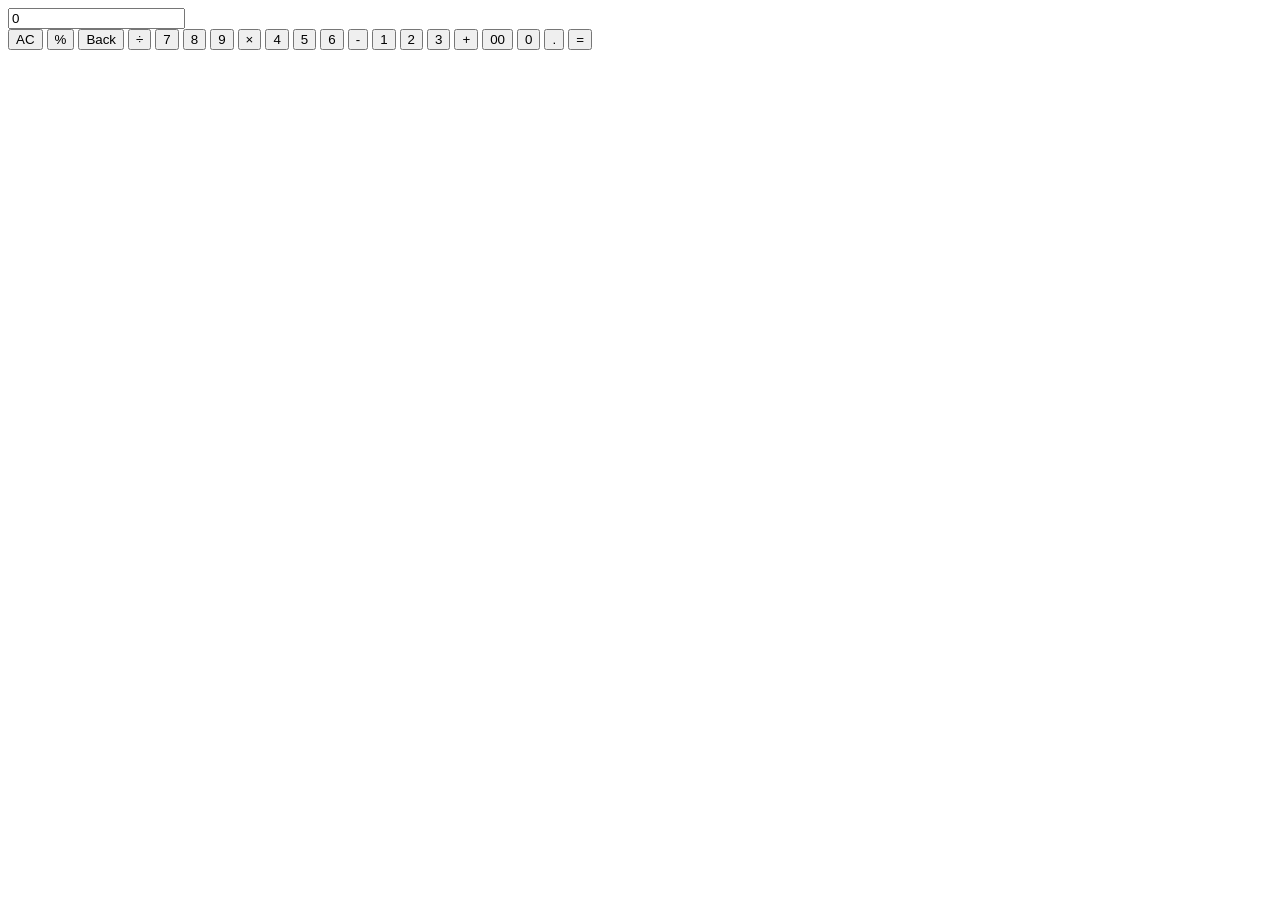
==== index.html @ 6fe92c66 "modifications" ====
<!DOCTYPE html>
<html lang="en">

<head>
 <meta charset="UTF-8">
 <meta name="viewport" content="width=device-width, initial-scale=1.0">
 <title>Calculator</title>
 <link rel="stylesheet" href="sagotyle.css">

</head>

<body>
 <div class="calculator">
  <section class="display_section">
   <input type="text" id="display" value="0" readonly>
  </section>
  <section class="button_section">
   <button class="clear">AC</button>
   <button class="operator percentage">%</button>
   <button class="backspace">Back</button>
   <button class="operator">÷</button>

   <button>7</button>
   <button>8</button>
   <button>9</button>
   <button class="operator">×</button>

   <button>4</button>
   <button>5</button>
   <button>6</button>
   <button class="operator">-</button>

   <button>1</button>
   <button>2</button>
   <button>3</button>
   <button class="operator">+</button>

   <button>00</button>
   <button>0</button>
   <button>.</button>
   <button class="result">=</button>
  </section>
 </div>
 <script src="script.js"></script>
</body>

</html>
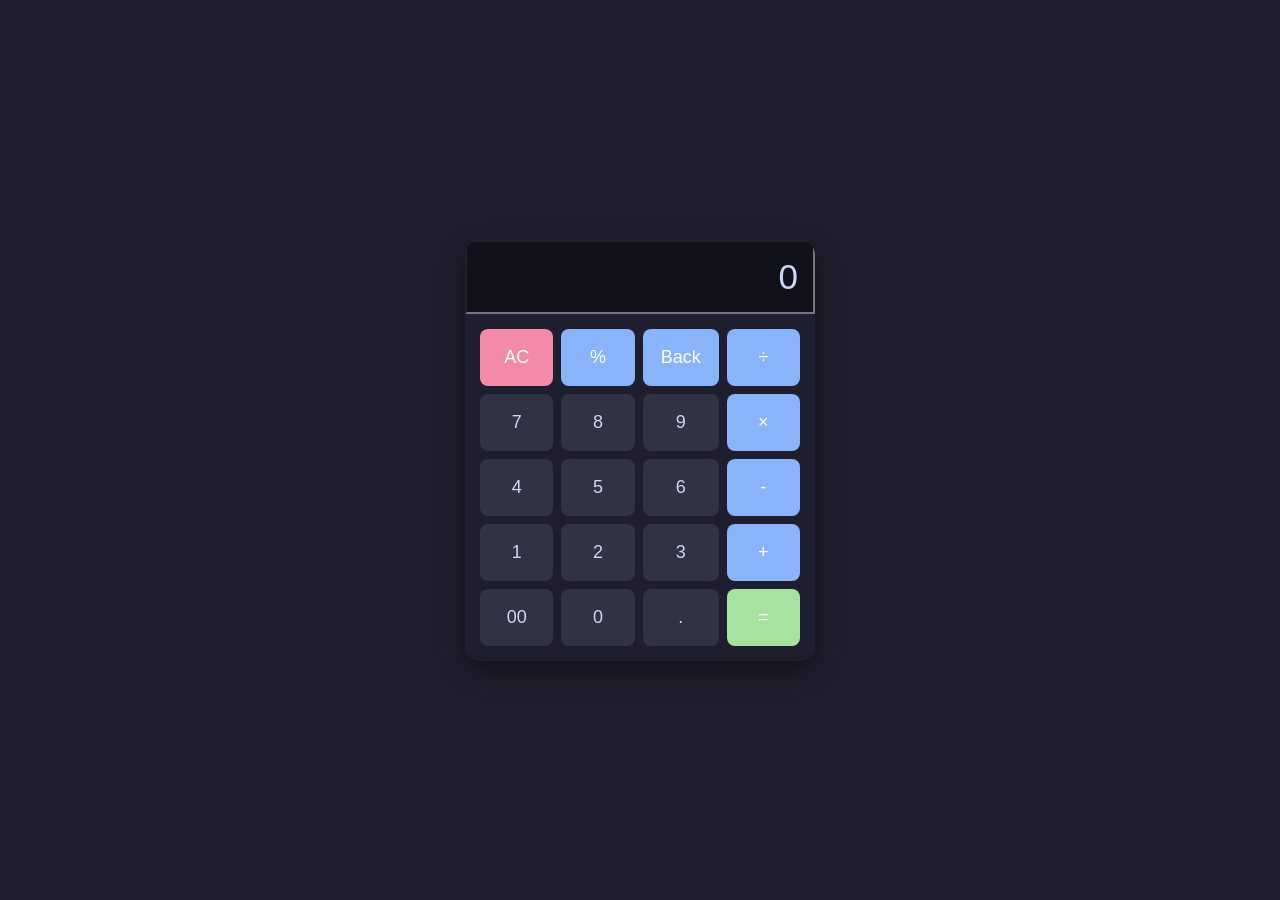
==== commit 32d26a4a: "Update index.html" ====
--- a/index.html
+++ b/index.html
@@ -5,7 +5,7 @@
  <meta charset="UTF-8">
  <meta name="viewport" content="width=device-width, initial-scale=1.0">
  <title>Calculator</title>
- <link rel="stylesheet" href="sagotyle.css">
+ <link rel="stylesheet" href="style.css">
 
 </head>
 
@@ -44,4 +44,4 @@
  <script src="script.js"></script>
 </body>
 
-</html>+</html>
--- a/style.css
+++ b/style.css
@@ -0,0 +1,102 @@
+* {
+ box-sizing: border-box;
+}
+
+.calculator {
+ max-width: 350px;
+ width: 90%;
+ background-color: #1E1E2E;
+ border-radius: 15px;
+ overflow: hidden;
+ box-shadow: 0 10px 30px rgba(0, 0, 0, 0.4);
+}
+
+body {
+ background-color: #1E1E2E;
+ min-height: 100vh;
+ margin: 0;
+ padding: 15px;
+ display: flex;
+ justify-content: center;
+ align-items: center;
+
+ font-family: Arial, sans-serif;
+}
+
+.display_section input {
+ width: 100%;
+ box-sizing: border-box;
+ background-color: #11111B;
+ color: #CDD6F4;
+ font-size: clamp(24px, 8vw, 35px);
+ text-align: right;
+ padding: 15px;
+}
+
+
+.button_section {
+ display: grid;
+ justify-content: center;
+ grid-template-columns: repeat(4, 1fr);
+ gap: 8px;
+ padding: 15px;
+ background-color: #1E1E2E;
+}
+
+button {
+ background-color: #313244;
+ color: #CDD6F4;
+
+ border: none;
+ border-radius: 8px;
+
+ padding: 18px;
+ font-size: 18px;
+
+ cursor: pointer;
+
+ transition: 0.2s;
+}
+
+button:hover {
+ background-color: #171720;
+ color: white;
+}
+
+
+button:active {
+ color: white;
+ transform: scale(0.95);
+}
+
+.result {
+ background-color: #A6E3A1;
+ color: white;
+}
+
+.result:hover {
+ background-color: #8FD18F;
+}
+
+.clear {
+ background-color: #F38BA8;
+ color: white;
+}
+
+.clear:hover {
+ background-color: #E76F8A;
+}
+
+.operator {
+ background-color: #89B4FA;
+ color: white;
+}
+
+.operator:hover {
+ background-color: #020914;
+}
+
+.backspace {
+ background-color: #89B4FA;
+ color: white;
+}
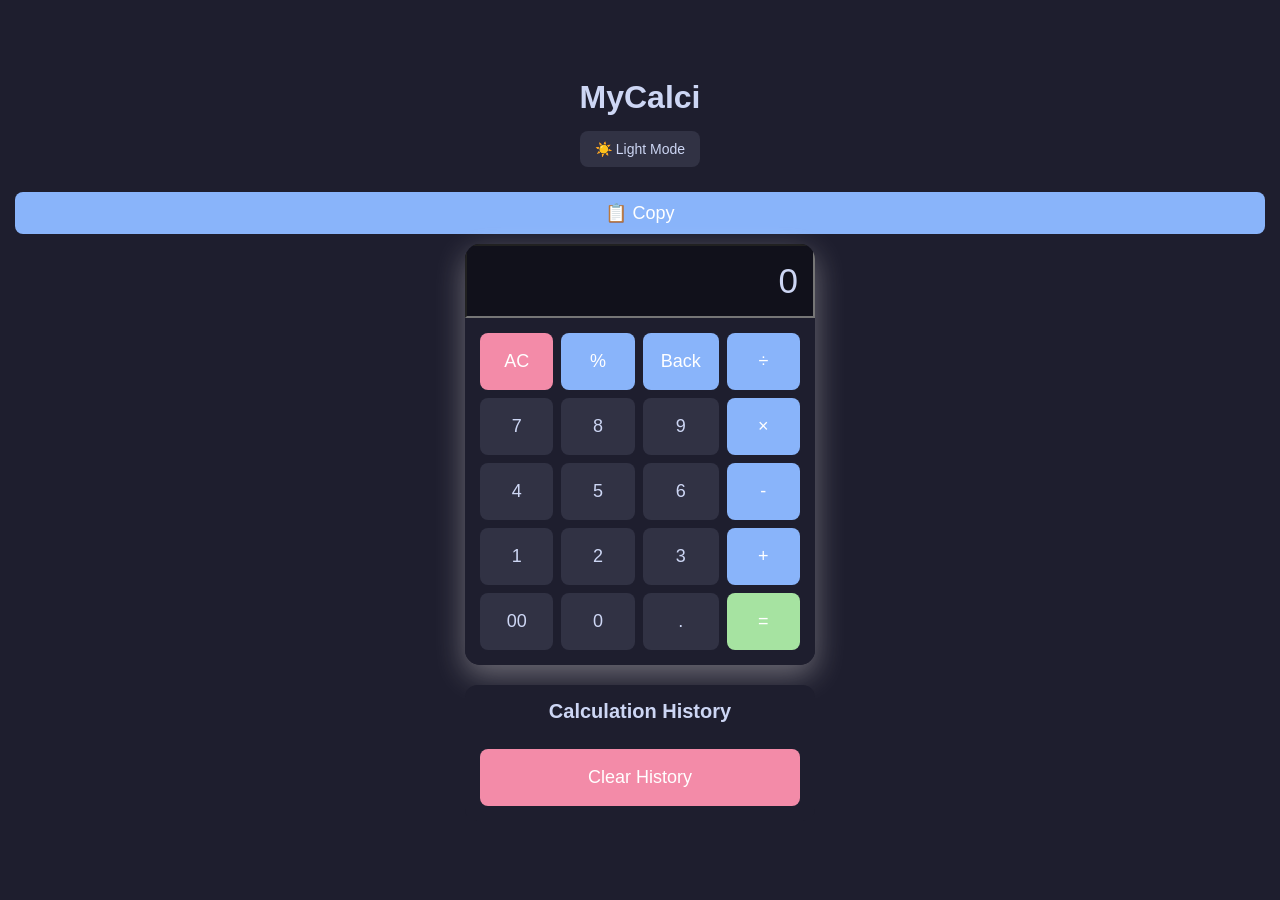
==== commit ae2fb4fa: "added new features" ====
--- a/index.html
+++ b/index.html
@@ -4,13 +4,15 @@
 <head>
  <meta charset="UTF-8">
  <meta name="viewport" content="width=device-width, initial-scale=1.0">
- <title>Calculator</title>
+ <title>MyCalci</title>
  <link rel="stylesheet" href="style.css">
 
 </head>
 
 <body>
+ <h1 class="calculator_title">MyCalci</h1> <button id="themeButton">☀️ Light Mode</button> <button id="copyResult">📋 Copy</button>
  <div class="calculator">
+
   <section class="display_section">
    <input type="text" id="display" value="0" readonly>
   </section>
@@ -41,7 +43,12 @@
    <button class="result">=</button>
   </section>
  </div>
+ <div class="history">
+  <h2>Calculation History</h2>
+  <div id="historyList"></div>
+  <button id="clearHistory">Clear History</button>
+ </div>
  <script src="script.js"></script>
 </body>
 
-</html>
+</html>
--- a/style.css
+++ b/style.css
@@ -1,6 +1,26 @@
 * {
  box-sizing: border-box;
 }
+
+.calculator_title {
+ color: #CDD6F4;
+ text-align: center;
+ font-size: 32px;
+ margin: 0 0 15px 0;
+ font-weight: bold;
+
+}
+
+
+#themeButton {
+ padding: 10px 15px;
+ border: none;
+ border-radius: 8px;
+ cursor: pointer;
+ margin-bottom: 15px;
+ font-size: 14px;
+}
+
 
 .calculator {
  max-width: 350px;
@@ -8,7 +28,7 @@
  background-color: #1E1E2E;
  border-radius: 15px;
  overflow: hidden;
- box-shadow: 0 10px 30px rgba(0, 0, 0, 0.4);
+ box-shadow: 0 10px 30px rgba(229, 226, 226, 0.4);
 }
 
 body {
@@ -17,9 +37,9 @@
  margin: 0;
  padding: 15px;
  display: flex;
+ flex-direction: column;
  justify-content: center;
  align-items: center;
-
  font-family: Arial, sans-serif;
 }
 
@@ -99,4 +119,145 @@
 .backspace {
  background-color: #89B4FA;
  color: white;
+}
+
+
+/* Copy Result Button */
+
+#copyResult {
+ width: 100%;
+ margin: 10px 0;
+ padding: 10px;
+ background-color: #89B4FA;
+ color: white;
+ border: none;
+ border-radius: 8px;
+ cursor: pointer;
+}
+
+#copyResult:hover {
+ background-color: #6F9EE8;
+}
+
+/* =========================
+   CALCULATION HISTORY
+   ========================= */
+
+.history {
+ width: 350px;
+ margin-top: 20px;
+ padding: 15px;
+ background-color: #1E1E2E;
+ color: #CDD6F4;
+ border-radius: 12px;
+}
+
+.history h2 {
+ margin-top: 0;
+ text-align: center;
+ font-size: 20px;
+}
+
+#historyList {
+ max-height: 150px;
+ overflow-y: auto;
+}
+
+.history-item {
+ padding: 8px;
+ margin-bottom: 5px;
+ background-color: #313244;
+ border-radius: 6px;
+}
+
+#clearHistory {
+ width: 100%;
+ margin-top: 10px;
+ background-color: #F38BA8;
+ color: white;
+}
+
+/* Light Theme */
+
+body.light-theme .history {
+ background-color: white;
+ color: #222;
+ box-shadow: 0 5px 15px rgba(0, 0, 0, 0.1);
+}
+
+body.light-theme .history-item {
+ background-color: #eeeeee;
+ color: #222;
+}
+
+/* =========================
+   LIGHT THEME
+   ========================= */
+
+body.light-theme {
+ background-color: #f2f2f2;
+}
+
+/* Calculator box */
+body.light-theme .calculator {
+ background-color: white;
+ box-shadow: 0 10px 30px rgba(0, 0, 0, 0.15);
+}
+
+/* Title */
+body.light-theme .calculator_title {
+ color: #333333;
+}
+
+/* Display */
+body.light-theme .display_section input {
+ background-color: #ffffff;
+ color: #222222;
+ border: 1px solid #cccccc;
+}
+
+/* Button section */
+body.light-theme .button_section {
+ background-color: #ffffff;
+}
+
+/* Normal buttons */
+body.light-theme button {
+ background-color: #efdada;
+ color: #222222;
+}
+
+/* Normal button hover */
+body.light-theme button:hover {
+ background-color: #dddddd;
+ color: #111111;
+}
+
+/* Operator buttons */
+body.light-theme button.operator {
+ background-color: #89B4FA;
+ color: white;
+}
+
+/* Operator hover */
+body.light-theme button.operator:hover {
+ background-color: #6f9ee8;
+}
+
+/* Clear button */
+body.light-theme button.clear {
+ background-color: #F38BA8;
+ color: white;
+}
+
+/* Result button */
+body.light-theme button.result {
+ background-color: #A6E3A1;
+ color: white;
+}
+
+/* Backspace */
+body.light-theme button.backspace {
+ background-color: #89B4FA;
+ color: white;
 }
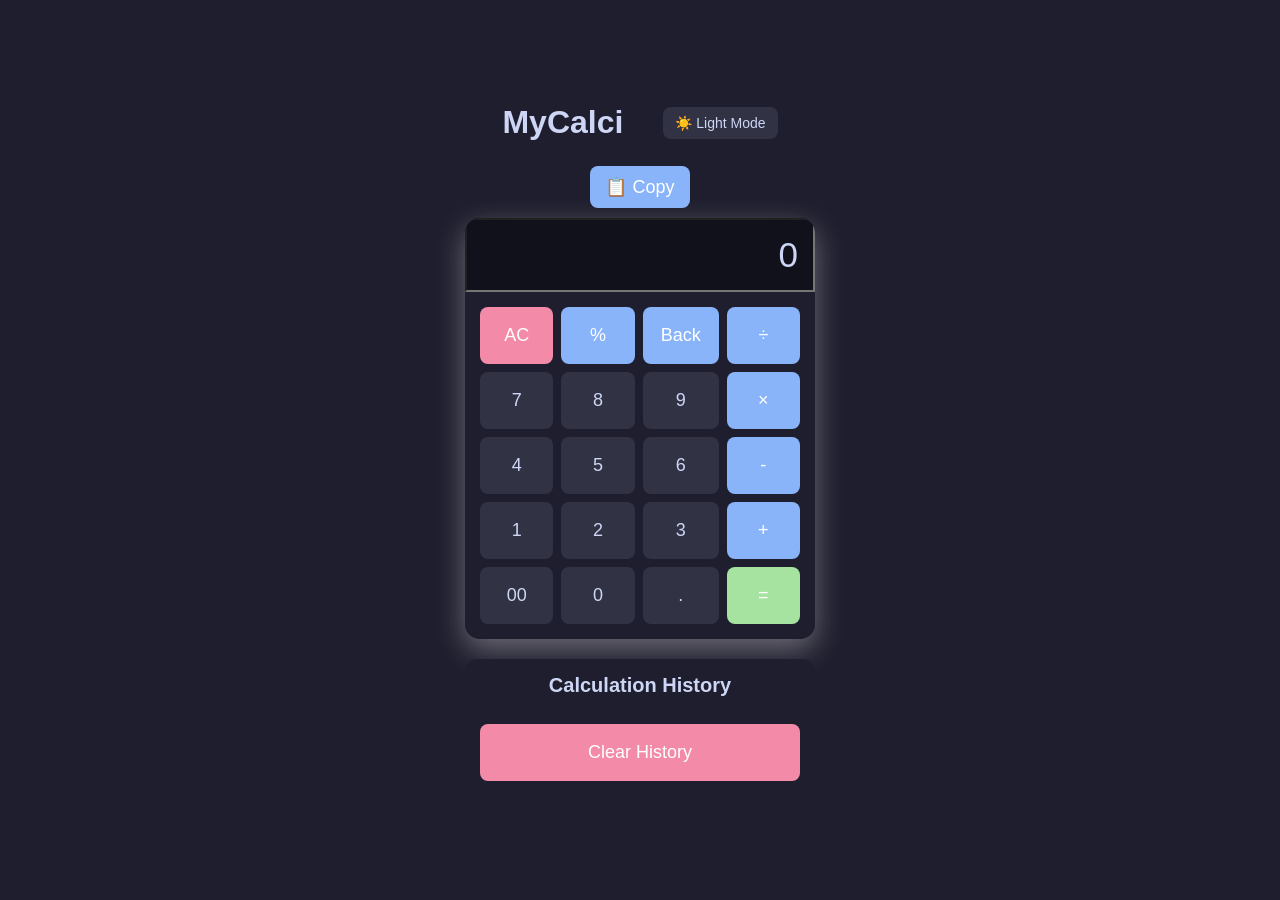
==== commit 0894e346: "added new features" ====
--- a/index.html
+++ b/index.html
@@ -10,7 +10,10 @@
 </head>
 
 <body>
- <h1 class="calculator_title">MyCalci</h1> <button id="themeButton">☀️ Light Mode</button> <button id="copyResult">📋 Copy</button>
+ <div class="title_section">
+  <h1 class="calculator_title">MyCalci</h1> <button id="themeButton">☀️ Light Mode</button>
+ </div>
+ <button id="copyResult">📋 Copy</button>
  <div class="calculator">
 
   <section class="display_section">
--- a/style.css
+++ b/style.css
@@ -2,22 +2,29 @@
  box-sizing: border-box;
 }
 
+.title_section {
+ display: flex;
+ align-items: center;
+ justify-content: center;
+ gap: 40px;
+ margin-bottom: 15px;
+}
+
 .calculator_title {
  color: #CDD6F4;
  text-align: center;
  font-size: 32px;
- margin: 0 0 15px 0;
+ margin: 0;
  font-weight: bold;
 
 }
 
 
 #themeButton {
- padding: 10px 15px;
+ padding: 8px 12px;
  border: none;
  border-radius: 8px;
  cursor: pointer;
- margin-bottom: 15px;
  font-size: 14px;
 }
 
@@ -125,14 +132,17 @@
 /* Copy Result Button */
 
 #copyResult {
- width: 100%;
- margin: 10px 0;
+ width: 100px;
+ min-width: 100px;
+ max-width: 100px;
+ margin: 10px auto;
  padding: 10px;
  background-color: #89B4FA;
  color: white;
  border: none;
  border-radius: 8px;
  cursor: pointer;
+ display: block;
 }
 
 #copyResult:hover {
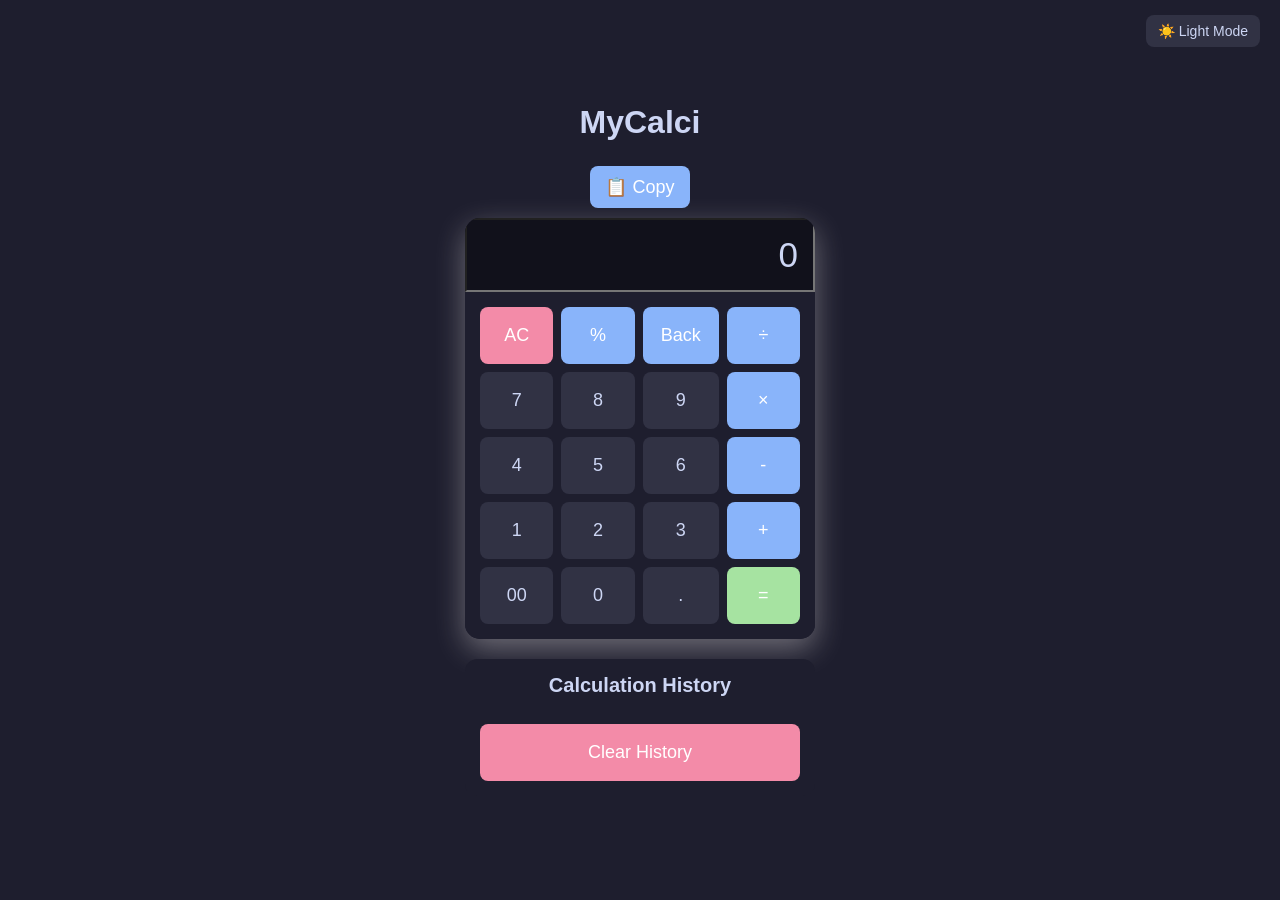
==== commit e275a86b: "added new changes" ====
--- a/index.html
+++ b/index.html
@@ -10,10 +10,11 @@
 </head>
 
 <body>
- <div class="title_section">
-  <h1 class="calculator_title">MyCalci</h1> <button id="themeButton">☀️ Light Mode</button>
- </div>
+
+ <h1 class="calculator_title">MyCalci</h1>
+ <button id="themeButton">☀️ Light Mode</button>
  <button id="copyResult">📋 Copy</button>
+
  <div class="calculator">
 
   <section class="display_section">
--- a/style.css
+++ b/style.css
@@ -1,152 +1,149 @@
 * {
- box-sizing: border-box;
-}
-
-.title_section {
- display: flex;
- align-items: center;
- justify-content: center;
- gap: 40px;
- margin-bottom: 15px;
-}
+   box-sizing: border-box;
+}
+
+
 
 .calculator_title {
- color: #CDD6F4;
- text-align: center;
- font-size: 32px;
- margin: 0;
- font-weight: bold;
-
+   color: #CDD6F4;
+   text-align: center;
+   font-size: 32px;
+   margin: 0 0 15px 0;
+   font-weight: bold;
 }
 
 
 #themeButton {
- padding: 8px 12px;
- border: none;
- border-radius: 8px;
- cursor: pointer;
- font-size: 14px;
+   position: absolute;
+   top: 15px;
+   right: 20px;
+   padding: 8px 12px;
+   border: none;
+   border-radius: 8px;
+   cursor: pointer;
+   font-size: 14px;
+
 }
 
 
 .calculator {
- max-width: 350px;
- width: 90%;
- background-color: #1E1E2E;
- border-radius: 15px;
- overflow: hidden;
- box-shadow: 0 10px 30px rgba(229, 226, 226, 0.4);
+   max-width: 350px;
+   width: 90%;
+   background-color: #1E1E2E;
+   border-radius: 15px;
+   overflow: hidden;
+   box-shadow: 0 10px 30px rgba(229, 226, 226, 0.4);
 }
 
 body {
- background-color: #1E1E2E;
- min-height: 100vh;
- margin: 0;
- padding: 15px;
- display: flex;
- flex-direction: column;
- justify-content: center;
- align-items: center;
- font-family: Arial, sans-serif;
+   background-color: #1E1E2E;
+   min-height: 100vh;
+   margin: 0;
+   padding: 15px;
+   display: flex;
+   flex-direction: column;
+   justify-content: center;
+   align-items: center;
+   font-family: Arial, sans-serif;
 }
 
 .display_section input {
- width: 100%;
- box-sizing: border-box;
- background-color: #11111B;
- color: #CDD6F4;
- font-size: clamp(24px, 8vw, 35px);
- text-align: right;
- padding: 15px;
+   width: 100%;
+   box-sizing: border-box;
+   background-color: #11111B;
+   color: #CDD6F4;
+   font-size: clamp(24px, 8vw, 35px);
+   text-align: right;
+   padding: 15px;
 }
 
 
 .button_section {
- display: grid;
- justify-content: center;
- grid-template-columns: repeat(4, 1fr);
- gap: 8px;
- padding: 15px;
- background-color: #1E1E2E;
+   display: grid;
+   justify-content: center;
+   grid-template-columns: repeat(4, 1fr);
+   gap: 8px;
+   padding: 15px;
+   background-color: #1E1E2E;
 }
 
 button {
- background-color: #313244;
- color: #CDD6F4;
-
- border: none;
- border-radius: 8px;
-
- padding: 18px;
- font-size: 18px;
-
- cursor: pointer;
-
- transition: 0.2s;
+   background-color: #313244;
+   color: #CDD6F4;
+
+   border: none;
+   border-radius: 8px;
+
+   padding: 18px;
+   font-size: 18px;
+
+   cursor: pointer;
+
+   transition: 0.2s;
 }
 
 button:hover {
- background-color: #171720;
- color: white;
+   background-color: #171720;
+   color: white;
 }
 
 
 button:active {
- color: white;
- transform: scale(0.95);
+   color: white;
+   transform: scale(0.95);
 }
 
 .result {
- background-color: #A6E3A1;
- color: white;
+   background-color: #A6E3A1;
+   color: white;
 }
 
 .result:hover {
- background-color: #8FD18F;
+   background-color: #8FD18F;
 }
 
 .clear {
- background-color: #F38BA8;
- color: white;
+   background-color: #F38BA8;
+   color: white;
 }
 
 .clear:hover {
- background-color: #E76F8A;
+   background-color: #E76F8A;
 }
 
 .operator {
- background-color: #89B4FA;
- color: white;
+   background-color: #89B4FA;
+   color: white;
 }
 
 .operator:hover {
- background-color: #020914;
+   background-color: #020914;
 }
 
 .backspace {
- background-color: #89B4FA;
- color: white;
+   background-color: #89B4FA;
+   color: white;
 }
 
 
 /* Copy Result Button */
 
 #copyResult {
- width: 100px;
- min-width: 100px;
- max-width: 100px;
- margin: 10px auto;
- padding: 10px;
- background-color: #89B4FA;
- color: white;
- border: none;
- border-radius: 8px;
- cursor: pointer;
- display: block;
+   width: 100px;
+   min-width: 100px;
+   max-width: 100px;
+   margin: 10px auto;
+   padding: 10px;
+   background-color: #89B4FA;
+   color: white;
+   border: none;
+   border-radius: 8px;
+   cursor: pointer;
+   display: block;
 }
 
 #copyResult:hover {
- background-color: #6F9EE8;
+   background-color: #6F9EE8;
 }
 
 /* =========================
@@ -154,50 +151,50 @@
    ========================= */
 
 .history {
- width: 350px;
- margin-top: 20px;
- padding: 15px;
- background-color: #1E1E2E;
- color: #CDD6F4;
- border-radius: 12px;
+   width: 350px;
+   margin-top: 20px;
+   padding: 15px;
+   background-color: #1E1E2E;
+   color: #CDD6F4;
+   border-radius: 12px;
 }
 
 .history h2 {
- margin-top: 0;
- text-align: center;
- font-size: 20px;
+   margin-top: 0;
+   text-align: center;
+   font-size: 20px;
 }
 
 #historyList {
- max-height: 150px;
- overflow-y: auto;
+   max-height: 150px;
+   overflow-y: auto;
 }
 
 .history-item {
- padding: 8px;
- margin-bottom: 5px;
- background-color: #313244;
- border-radius: 6px;
+   padding: 8px;
+   margin-bottom: 5px;
+   background-color: #313244;
+   border-radius: 6px;
 }
 
 #clearHistory {
- width: 100%;
- margin-top: 10px;
- background-color: #F38BA8;
- color: white;
+   width: 100%;
+   margin-top: 10px;
+   background-color: #F38BA8;
+   color: white;
 }
 
 /* Light Theme */
 
 body.light-theme .history {
- background-color: white;
- color: #222;
- box-shadow: 0 5px 15px rgba(0, 0, 0, 0.1);
+   background-color: white;
+   color: #222;
+   box-shadow: 0 5px 15px rgba(0, 0, 0, 0.1);
 }
 
 body.light-theme .history-item {
- background-color: #eeeeee;
- color: #222;
+   background-color: #eeeeee;
+   color: #222;
 }
 
 /* =========================
@@ -205,69 +202,69 @@
    ========================= */
 
 body.light-theme {
- background-color: #f2f2f2;
+   background-color: #f2f2f2;
 }
 
 /* Calculator box */
 body.light-theme .calculator {
- background-color: white;
- box-shadow: 0 10px 30px rgba(0, 0, 0, 0.15);
+   background-color: white;
+   box-shadow: 0 10px 30px rgba(0, 0, 0, 0.15);
 }
 
 /* Title */
 body.light-theme .calculator_title {
- color: #333333;
+   color: #333333;
 }
 
 /* Display */
 body.light-theme .display_section input {
- background-color: #ffffff;
- color: #222222;
- border: 1px solid #cccccc;
+   background-color: #ffffff;
+   color: #222222;
+   border: 1px solid #cccccc;
 }
 
 /* Button section */
 body.light-theme .button_section {
- background-color: #ffffff;
+   background-color: #ffffff;
 }
 
 /* Normal buttons */
 body.light-theme button {
- background-color: #efdada;
- color: #222222;
+   background-color: #efdada;
+   color: #222222;
 }
 
 /* Normal button hover */
 body.light-theme button:hover {
- background-color: #dddddd;
- color: #111111;
+   background-color: #dddddd;
+   color: #111111;
 }
 
 /* Operator buttons */
 body.light-theme button.operator {
- background-color: #89B4FA;
- color: white;
+   background-color: #89B4FA;
+   color: white;
 }
 
 /* Operator hover */
 body.light-theme button.operator:hover {
- background-color: #6f9ee8;
+   background-color: #6f9ee8;
 }
 
 /* Clear button */
 body.light-theme button.clear {
- background-color: #F38BA8;
- color: white;
+   background-color: #F38BA8;
+   color: white;
 }
 
 /* Result button */
 body.light-theme button.result {
- background-color: #A6E3A1;
- color: white;
+   background-color: #A6E3A1;
+   color: white;
 }
 
 /* Backspace */
 body.light-theme button.backspace {
- background-color: #89B4FA;
- color: white;
+   background-color: #89B4FA;
+   color: white;
 }
